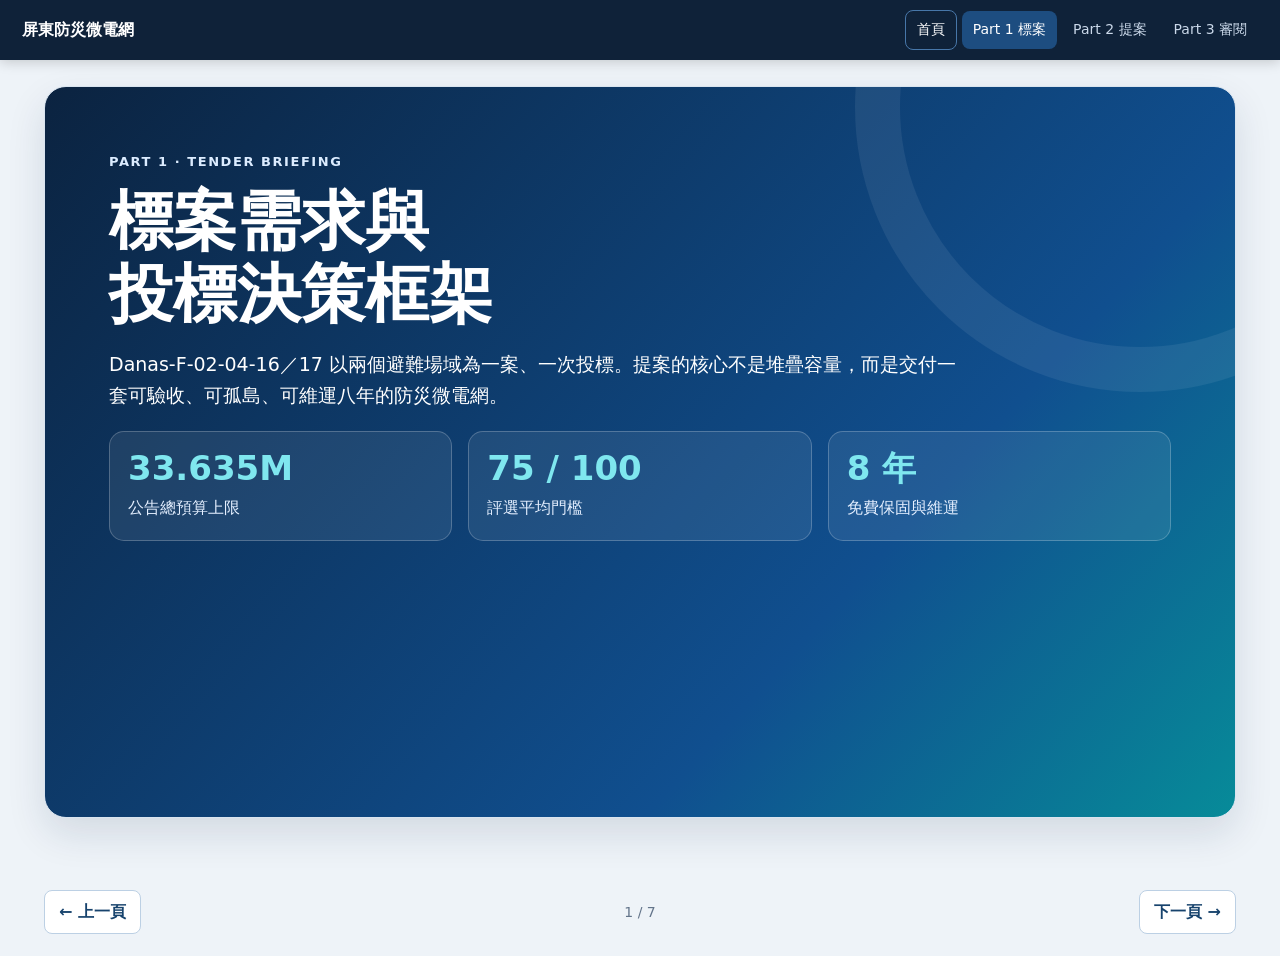
==== part1.html @ b6c36f89 "新增多部分投標簡報與需求審閱" ====
<!doctype html><html lang="zh-Hant"><head><meta charset="utf-8"><meta name="viewport" content="width=device-width,initial-scale=1"><title>Part 1｜標案需求</title><link rel="stylesheet" href="assets/deck.css"></head><body>
<header class="topbar"><a class="brand" href="index.html">屏東防災微電網</a><nav class="nav" aria-label="簡報章節"><a class="home" href="index.html">首頁</a><a class="active" href="part1.html">Part 1 標案</a><a href="part2.html">Part 2 提案</a><a href="part3.html">Part 3 審閱</a></nav></header><main class="deck">
<section class="slide dark"><div class="eyebrow">Part 1 · tender briefing</div><h1>標案需求與<br>投標決策框架</h1><p class="lead">Danas-F-02-04-16／17 以兩個避難場域為一案、一次投標。提案的核心不是堆疊容量，而是交付一套可驗收、可孤島、可維運八年的防災微電網。</p><div class="grid3"><div class="tile"><div class="metric">33.635M</div><p>公告總預算上限</p></div><div class="tile"><div class="metric">75 / 100</div><p>評選平均門檻</p></div><div class="tile"><div class="metric">8 年</div><p>免費保固與維運</p></div></div></section>
<section class="slide"><div class="eyebrow">01 · project at a glance</div><h2>兩場址、同一履約責任</h2><table class="risk-table"><thead><tr><th>場址</th><th>最低設備基線</th><th>避難功能／施工介面</th></tr></thead><tbody><tr><td><b>滿州國中教學大樓</b><br>Danas-F-02-04-16</td><td>PV ≥65.34 kWp<br>ESS 50 kW／100 kWh<br>DG ≥80 kW</td><td>文化路 32 號；整合既有 PV 與既有不可控 DG，屋頂、電氣室與配電介面均須現勘。</td></tr><tr><td><b>三地門體育館暨多功能活動中心</b><br>Danas-F-02-04-17</td><td>PV ≥21.66 kWp<br>ESS 250 kW／500 kWh<br>DG ≥20 kW<br>熱泵：供熱 43 kW、製冷 38 kW（2 台）</td><td>行政街 11 號；偏遠避難公共設施，施工物流、消防安全與關鍵負載連續供電是關鍵。</td></tr></tbody></table></section>
<section class="slide"><div class="eyebrow">02 · evaluation</div><h2>評選的得分重心</h2><div class="grid2"><div><div class="barrow"><span>理解／可行性</span><div class="bar"><i style="width:100%"></i></div><b>40</b></div><div class="barrow"><span>報價合理性</span><div class="bar"><i style="width:50%"></i></div><b>20</b></div><div class="barrow"><span>團隊與業績</span><div class="bar"><i style="width:37.5%"></i></div><b>15</b></div><div class="barrow"><span>進度與資源</span><div class="bar"><i style="width:37.5%"></i></div><b>15</b></div><div class="barrow"><span>簡報問答</span><div class="bar"><i style="width:25%"></i></div><b>10</b></div></div><div class="tile"><h3>投標文件硬條件</h3><ul class="list"><li>服務建議書 12 份，中文、正文 100 頁內（附件不計）。</li><li>簡報 10 分鐘、問答 10 分鐘；不能補充或改變投標內容。</li><li>需附近 3 年類似實績、逐項建置計畫書範本、標單與成本分析。</li><li>一次投標、不得聯合投標或替代方案。</li></ul></div></div></section>
<section class="slide"><div class="eyebrow">03 · operating design</div><h2>必須驗證的孤島運轉邏輯</h2><div class="diagram"><svg viewBox="0 0 1000 260" role="img" aria-label="防災微電網控制架構"><defs><marker id="arr" markerWidth="8" markerHeight="8" refX="6" refY="3" orient="auto"><path d="M0,0 L0,6 L7,3z" fill="#a5dfff"/></marker></defs><g fill="#173f72" stroke="#a5dfff" stroke-width="2"><rect x="30" y="70" width="150" height="55" rx="9"/><rect x="225" y="70" width="150" height="55" rx="9"/><rect x="420" y="48" width="160" height="99" rx="9" fill="#0c7c8d"/><rect x="625" y="70" width="150" height="55" rx="9"/><rect x="820" y="70" width="150" height="55" rx="9"/></g><g fill="#fff" text-anchor="middle" font-size="17"><text x="105" y="104">PV</text><text x="300" y="104">ESS＋PCS</text><text x="500" y="88">EMS</text><text x="500" y="112" font-size="13">ATS／CB／預測／資安</text><text x="700" y="104">DG</text><text x="895" y="104">關鍵負載</text></g><g stroke="#a5dfff" stroke-width="3" marker-end="url(#arr)"><path d="M180 98H220"/><path d="M375 98H415"/><path d="M585 98H620"/><path d="M775 98H815"/></g><text x="500" y="205" fill="#d9efff" text-anchor="middle" font-size="16">停電 → 自動切離台電 → PCS 建壓 → PV／ESS 優先 → SOC 低或異常時 DG 接手</text><text x="500" y="232" fill="#7fcbff" text-anchor="middle" font-size="14">驗收不只看設備通電：必須證明切換、保護協調、復電與 ≥72 小時關鍵負載情境。</text></svg></div></section>
<section class="slide"><div class="eyebrow">04 · technical & acceptance</div><h2>技術、消防與驗收基線</h2><div class="grid3"><div class="tile"><h3>EMS／通訊</h3><p>ATS、CB、PCS、ESS、DG、既有 PV 的監控與控制；1–10 分鐘資料收集；Modbus／DNP3／IEC 61850／TCP/IP 可互通，支援 DNP3 over TCP/IP。</p></div><div class="tile"><h3>ESS／安全</h3><p>鋰電＋BMS、IP54 戶外金屬箱、可抽換模組、多層防熱失控與防延燒、產品意外險 ≥1,000 萬、UPS ≥30 分鐘、實體線路傳輸。</p></div><div class="tile"><h3>現勘／驗收</h3><p>火災風險評估、消防設計、結構簽證、防水防火；完成報告後 7 日內交 4 套紙本與 4 套 AutoCAD／PDF 竣工資料。</p></div></div></section>
<section class="slide"><div class="eyebrow">05 · service responsibility</div><h2>八年責任應反映在成本與團隊</h2><div class="timeline"><div class="step"><b>24 小時窗口</b><span>全年受理與通報</span></div><div class="step"><b>36 小時到場</b><span>故障後進場檢修</span></div><div class="step"><b>72 小時修復</b><span>修復後 2 週內原因分析</span></div><div class="step"><b>季度／年度任務</b><span>季保養、災前後巡檢、年度演練與訓練</span></div></div><div class="goodbox" style="margin-top:34px"><b>付款與保證：</b>20% 簽約、40% 累計支出達 50% 並符合里程碑、40% 驗收／移交；履約保證金 10%，保固保證金 10%。通訊費、免費升級與 bug 修復都應在 8 年成本模型內。</div></section>
<section class="slide"><div class="eyebrow">06 · bid risks</div><h2>投標前必須鎖定的風險</h2><div class="grid2"><div class="tile"><h3>禁止事項</h3><ul class="list"><li>設備與資通訊產品不得為中國大陸製造、品牌或供應。</li><li>專案機密、個資與未公開資料不得直接輸入生成式 AI；AI 產出交付物須經機關同意並揭露。</li><li>材料原產地與進口品報關文件須可追溯。</li></ul></div><div class="tile"><h3>投標者的證明責任</h3><ul class="list"><li>不能只寫「可供 72 小時」：需附關鍵負載、SOC、PV、DG 油耗與情境表。</li><li>不能只寫「系統可整合」：需附既有 PV／DG、ATS／CB 的單線圖與責任界面。</li><li>不能只以總價壓低：需揭露 8 年維運、保險、備品、訓練、通訊與演練的成本來源。</li></ul></div></div><p class="source">資料來源：採購需求說明書、評選方案、投標須知、建置計畫書範本、財物採購契約及特別聲明。Part 3 另針對本次計畫書與簡報做符合性審閱。</p></section>
</main><div class="footer-controls"><button class="control" data-prev>← 上一頁</button><span class="counter" data-counter></span><button class="control" data-next>下一頁 →</button></div><script src="assets/deck.js"></script></body></html>
---- assets/deck.css ----
:root{--navy:#0b2340;--blue:#1268d5;--cyan:#12a8ba;--sky:#eaf5ff;--ink:#17283d;--muted:#63748a;--line:#d9e4ef;--bg:#eef3f8;--white:#fff;--good:#008c65;--warn:#c86c14;--bad:#c0362c;--shadow:0 16px 38px rgba(16,41,76,.12)}
*{box-sizing:border-box}html{background:var(--bg)}body{margin:0;background:var(--bg);color:var(--ink);font:16px/1.65 "Noto Sans TC","Microsoft JhengHei",system-ui,sans-serif}a{color:inherit;text-decoration:none}.topbar{height:60px;background:rgba(8,27,51,.97);color:#fff;display:flex;align-items:center;gap:20px;padding:0 max(22px,calc((100vw - 1240px)/2));position:sticky;top:0;z-index:10;box-shadow:0 2px 12px rgba(0,0,0,.18)}.brand{font-weight:800;white-space:nowrap}.nav{display:flex;gap:5px;margin-left:auto;align-items:center}.nav a{font-size:14px;padding:7px 11px;border-radius:8px;color:#cbd9ea}.nav a:hover,.nav a.active{background:#1d4d80;color:#fff}.nav .home{color:#fff;border:1px solid #4777a9}.home-main{min-height:calc(100vh - 60px);padding:70px 24px}.wrap{max-width:1160px;margin:auto}.hero{background:linear-gradient(120deg,#0b2340,#1268d5 62%,#0b96a5);border-radius:24px;color:#fff;padding:50px;box-shadow:var(--shadow);position:relative;overflow:hidden}.hero:after{content:"";width:470px;height:470px;border:42px solid rgba(255,255,255,.08);border-radius:50%;position:absolute;right:-170px;top:-255px}.hero>*{position:relative;z-index:1}.kicker{font-size:13px;letter-spacing:.15em;text-transform:uppercase;opacity:.82}.hero h1{font-size:clamp(34px,5vw,58px);line-height:1.13;margin:12px 0}.hero p{max-width:760px;font-size:18px;color:#e7f0ff}.part-grid{display:grid;grid-template-columns:repeat(3,1fr);gap:16px;margin-top:22px}.part-card{background:#fff;border:1px solid var(--line);border-radius:18px;padding:24px;min-height:255px;box-shadow:var(--shadow);display:flex;flex-direction:column;transition:.18s transform}.part-card:hover{transform:translateY(-5px)}.part-no{font-weight:800;color:var(--blue);letter-spacing:.1em}.part-card h2{font-size:23px;line-height:1.25;margin:12px 0}.part-card p{color:var(--muted);margin:0 0 20px}.go{margin-top:auto;color:var(--blue);font-weight:800}.deck{max-width:1240px;margin:auto;padding:26px 24px 72px}.slide{background:var(--white);border:1px solid var(--line);border-radius:22px;box-shadow:var(--shadow);min-height:calc(100vh - 168px);padding:clamp(30px,5vw,70px);position:relative;overflow:hidden}.slide[hidden]{display:none}.slide.dark{background:linear-gradient(132deg,#0b2340,#104f8f 68%,#078b99);color:#fff}.slide.dark .muted,.slide.dark .eyebrow{color:#dcecff}.slide.dark:after{content:"";position:absolute;width:480px;height:480px;border:45px solid rgba(255,255,255,.07);border-radius:50%;right:-190px;top:-265px}.slide>*{position:relative;z-index:1}.eyebrow{color:var(--blue);font-size:13px;font-weight:800;letter-spacing:.12em;text-transform:uppercase}.slide h1{font-size:clamp(34px,5.2vw,64px);line-height:1.13;margin:13px 0 19px;max-width:880px}.slide h2{font-size:clamp(26px,3vw,40px);line-height:1.2;margin:10px 0 22px}.lead{font-size:19px;max-width:860px}.muted{color:var(--muted)}.grid2{display:grid;grid-template-columns:repeat(2,minmax(0,1fr));gap:18px}.grid3{display:grid;grid-template-columns:repeat(3,minmax(0,1fr));gap:16px}.tile{border:1px solid var(--line);border-radius:15px;padding:18px;background:#fbfdff}.dark .tile{border-color:rgba(255,255,255,.22);background:rgba(255,255,255,.08)}.tile h3{font-size:18px;margin:0 0 8px}.tile p,.tile ul{margin:0;color:var(--muted)}.dark .tile p,.dark .tile ul{color:#e4efff}.metric{font-size:34px;line-height:1.1;font-weight:850;color:var(--blue);margin-bottom:8px}.dark .metric{color:#7fe7ef}.pill{display:inline-block;border-radius:99px;padding:4px 10px;font-size:13px;font-weight:800}.pill.good{background:#e6f7ef;color:var(--good)}.pill.warn{background:#fff2dd;color:#a6560d}.pill.bad{background:#fde8e7;color:var(--bad)}.pill.info{background:#e6f1ff;color:#0756b7}.list{padding:0;margin:0;list-style:none}.list li{padding:9px 0 9px 23px;position:relative;border-bottom:1px solid var(--line)}.list li:last-child{border:0}.list li:before{content:"";position:absolute;left:1px;top:17px;width:9px;height:9px;border-radius:50%;background:var(--cyan)}.risk-table{width:100%;border-collapse:collapse;font-size:15px}.risk-table th,.risk-table td{padding:11px 12px;border-bottom:1px solid var(--line);text-align:left;vertical-align:top}.risk-table th{color:#33516f;background:#eef5fc}.risk-table tr:last-child td{border-bottom:0}.diagram{border-radius:18px;padding:16px;background:#0b2340;overflow:auto}.diagram svg{width:100%;min-width:760px;height:270px;display:block}.diagram text{font-family:"Microsoft JhengHei",sans-serif}.timeline{display:grid;grid-template-columns:repeat(4,1fr);gap:0;margin-top:25px}.step{border-top:4px solid var(--blue);padding:15px 14px 0;position:relative}.step:before{content:"";position:absolute;left:12px;top:-10px;width:13px;height:13px;background:var(--blue);border:3px solid #fff;border-radius:50%}.step b{display:block}.step span{font-size:14px;color:var(--muted)}.barrow{display:grid;grid-template-columns:155px 1fr 65px;gap:11px;align-items:center;margin:13px 0}.bar{background:#e8eff7;height:14px;border-radius:99px;overflow:hidden}.bar i{height:100%;display:block;background:linear-gradient(90deg,var(--blue),var(--cyan));border-radius:99px}.footer-controls{max-width:1240px;margin:0 auto 22px;padding:0 24px;display:flex;align-items:center;justify-content:space-between;gap:12px}.control{border:1px solid #bcd0e4;background:#fff;color:#17436d;padding:8px 14px;border-radius:8px;font:inherit;font-weight:700;cursor:pointer}.control:hover{background:#eaf4ff}.counter{font-size:14px;color:var(--muted)}.source{font-size:13px;color:var(--muted);margin-top:22px}.action{display:inline-block;background:#fff;color:#0a519f;padding:10px 15px;border-radius:9px;font-weight:800;margin-top:20px}.warnbox{border-left:5px solid var(--warn);background:#fff8ee;padding:14px 16px;border-radius:9px}.badbox{border-left:5px solid var(--bad);background:#fff1f0;padding:14px 16px;border-radius:9px}.goodbox{border-left:5px solid var(--good);background:#effaf5;padding:14px 16px;border-radius:9px}
@media(max-width:780px){.topbar{gap:8px;padding:0 13px}.brand{font-size:13px}.nav{gap:2px}.nav a{padding:6px;font-size:12px}.home-main{padding:30px 16px}.hero{padding:32px 25px}.part-grid,.grid2,.grid3{grid-template-columns:1fr}.deck{padding:14px 12px 40px}.slide{min-height:calc(100vh - 144px);padding:28px 22px}.timeline{grid-template-columns:1fr 1fr;gap:16px}.barrow{grid-template-columns:100px 1fr 42px;font-size:13px}.risk-table{font-size:13px}.risk-table th,.risk-table td{padding:8px}.footer-controls{padding:0 12px}.diagram svg{min-width:620px}.hero h1{font-size:36px}}
@media print{.topbar,.footer-controls{display:none}.deck{padding:0}.slide,.slide[hidden]{display:block!important;box-shadow:none;min-height:auto;page-break-after:always;margin:0 0 12px}.slide.dark{color:#fff}}
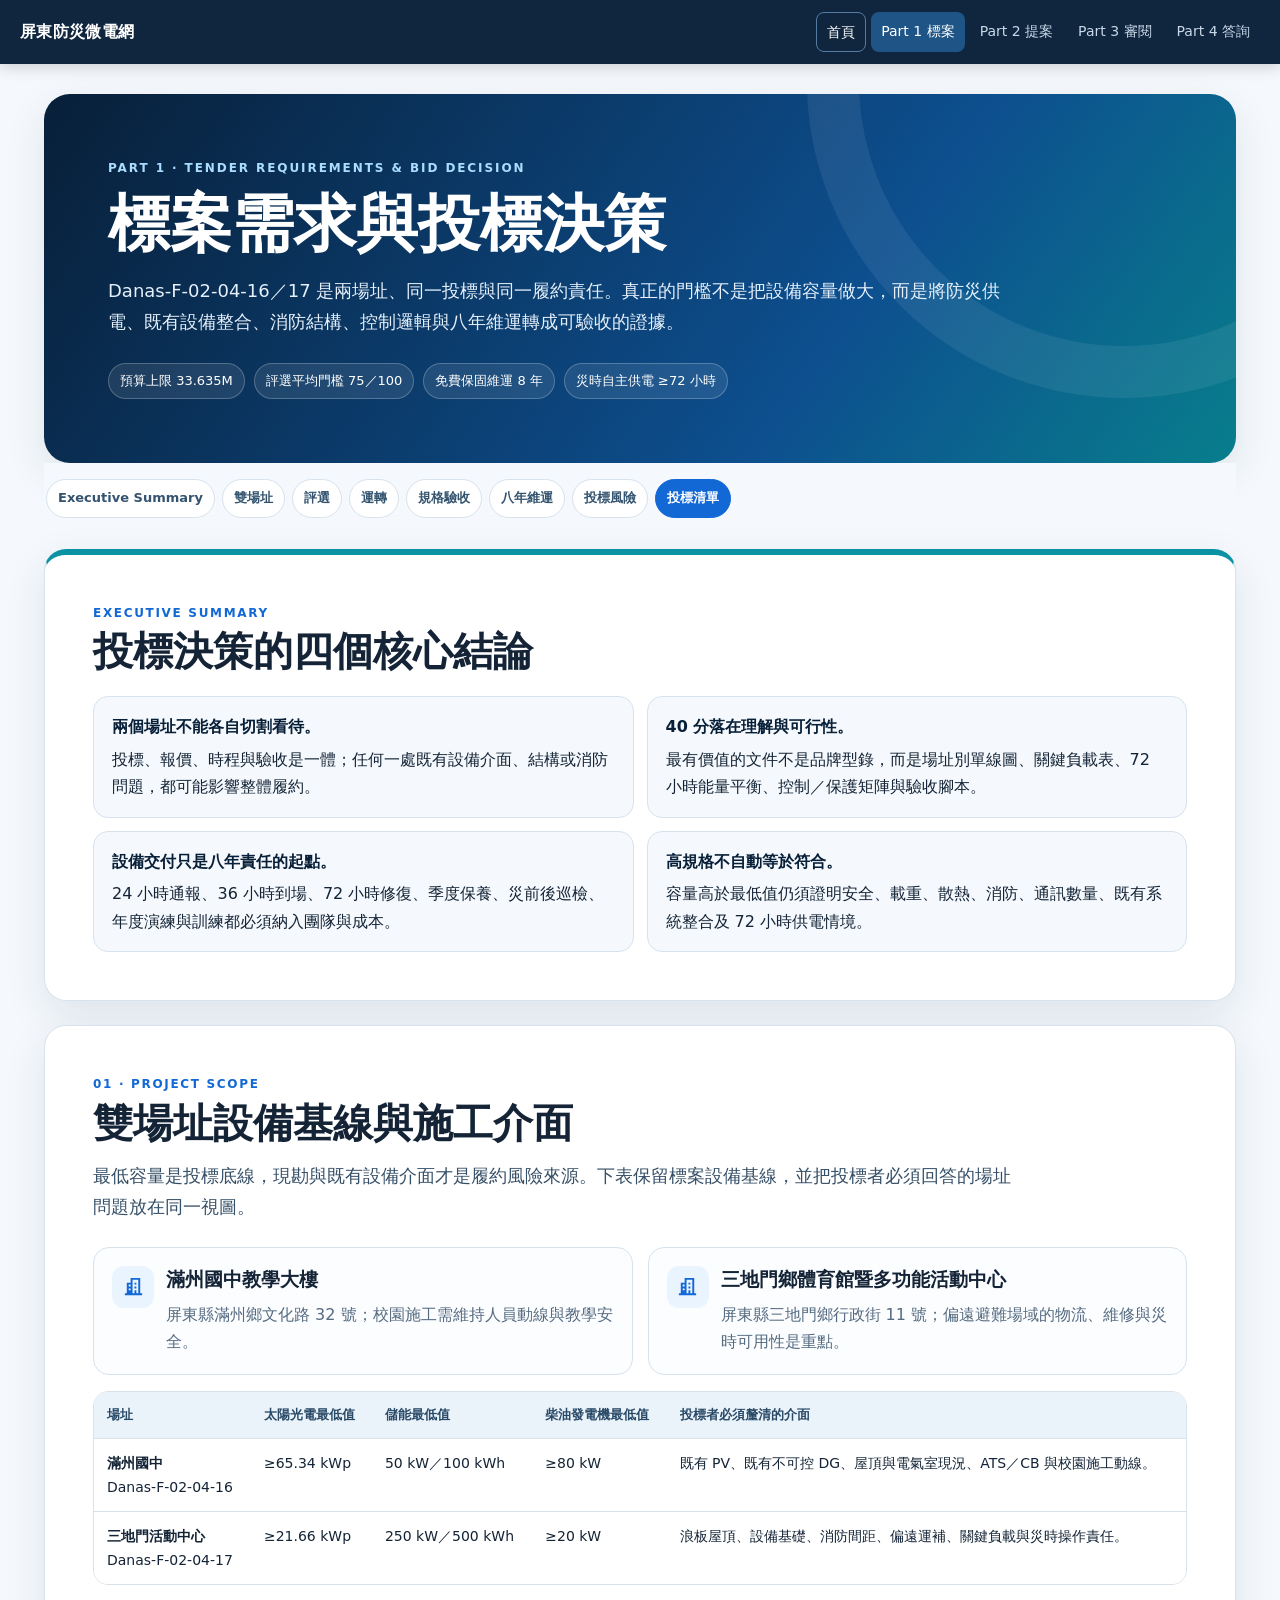
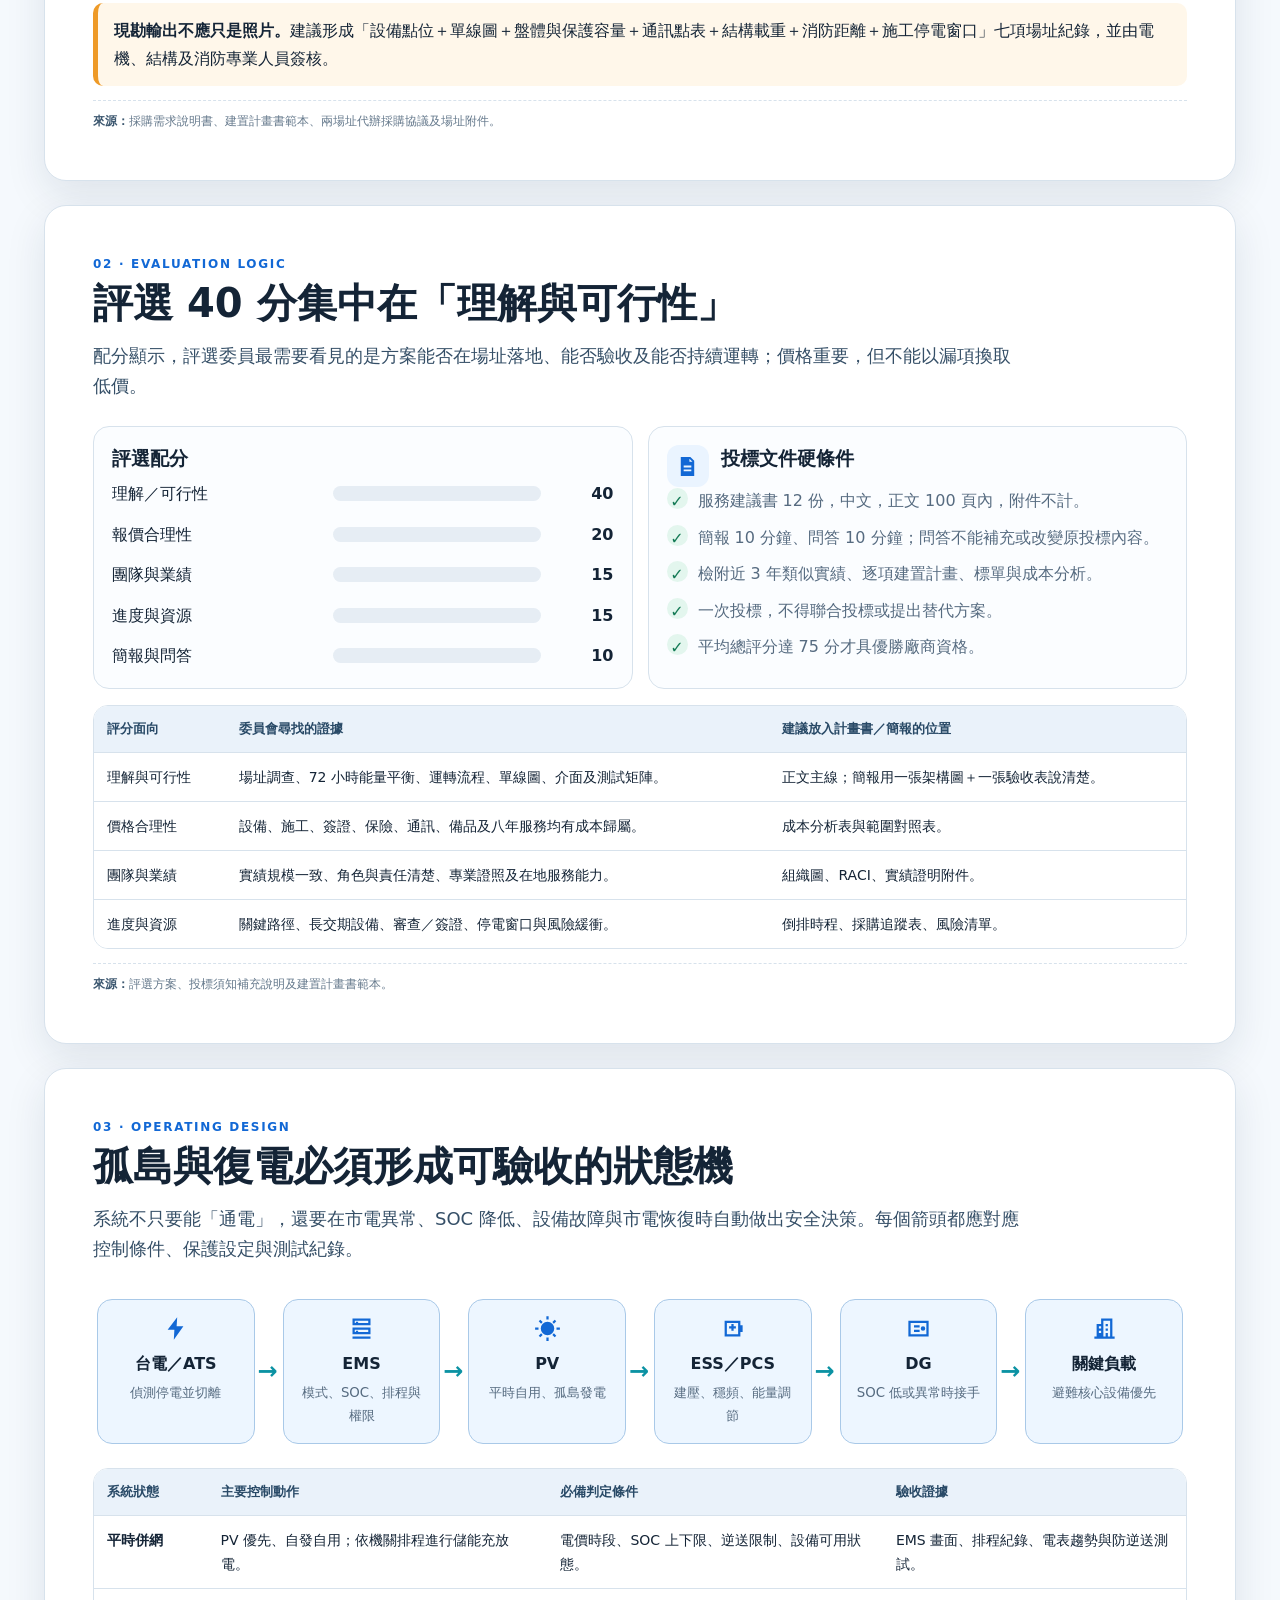
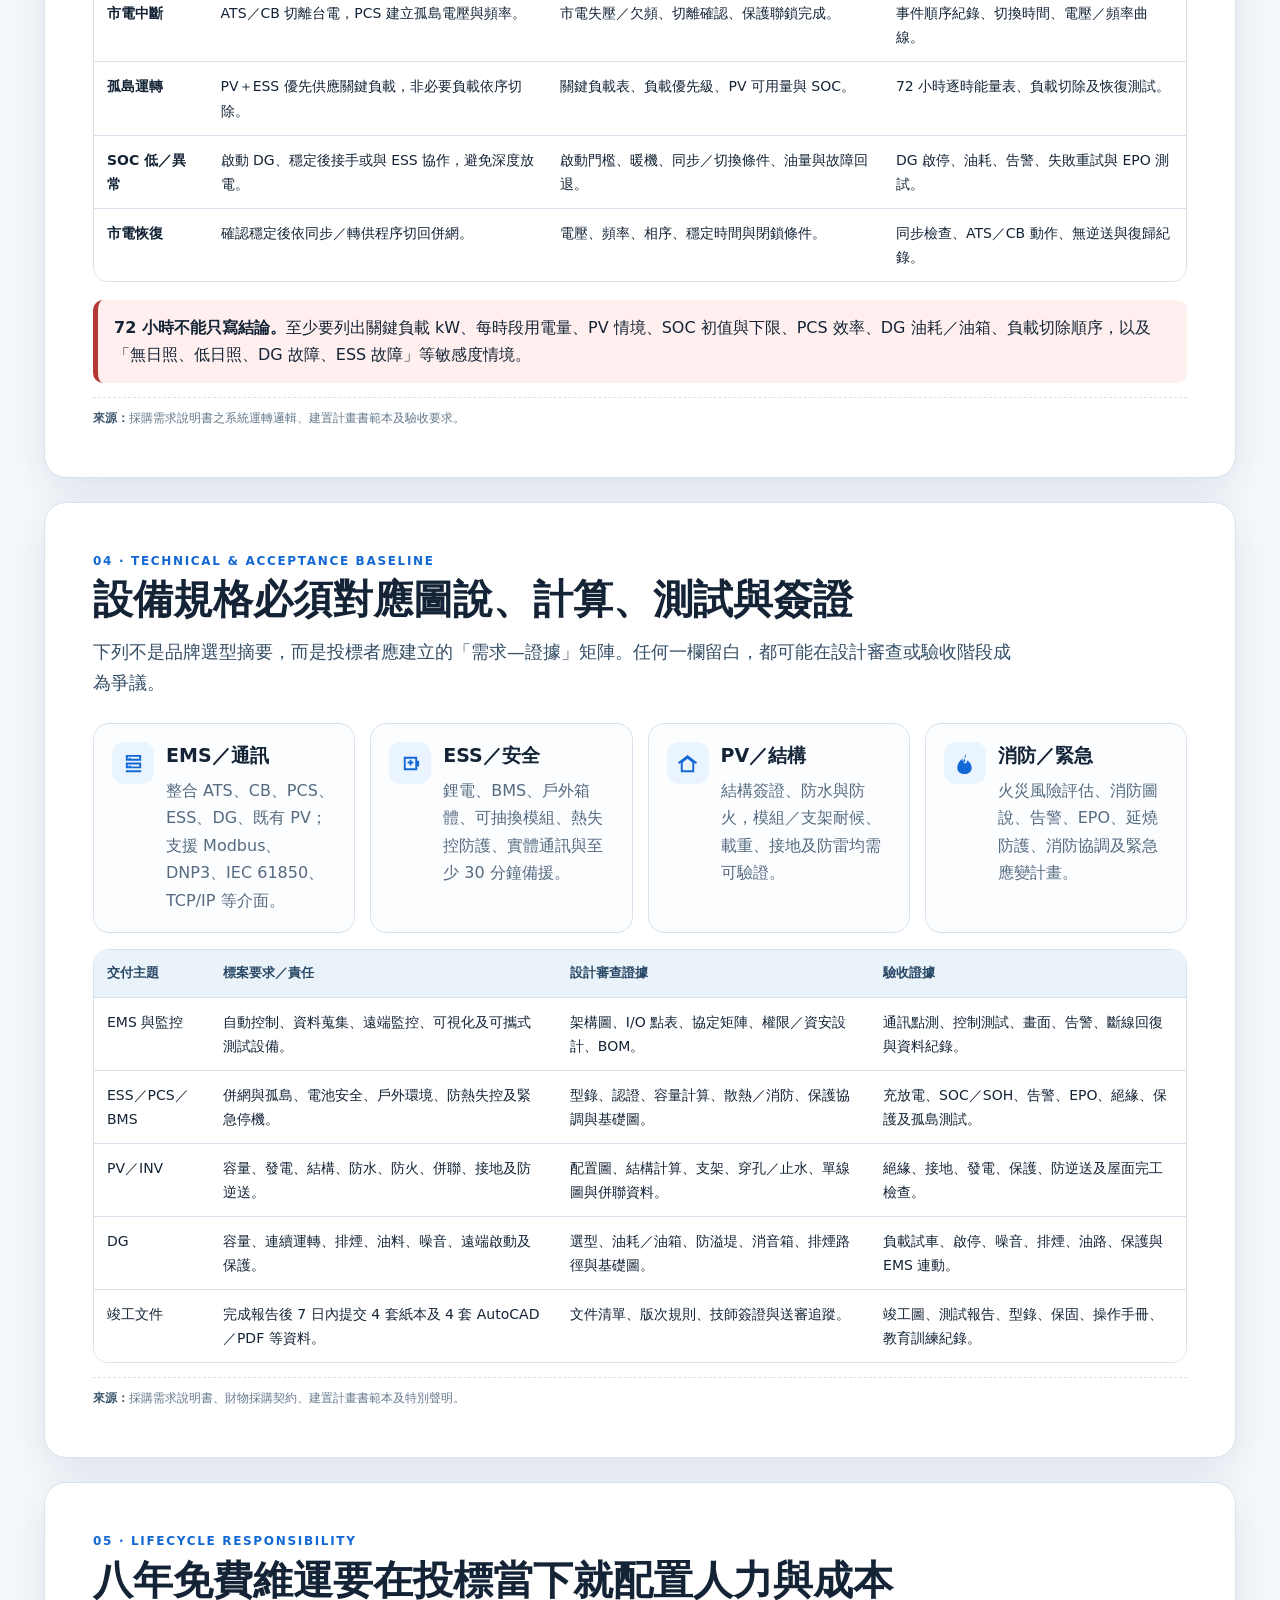
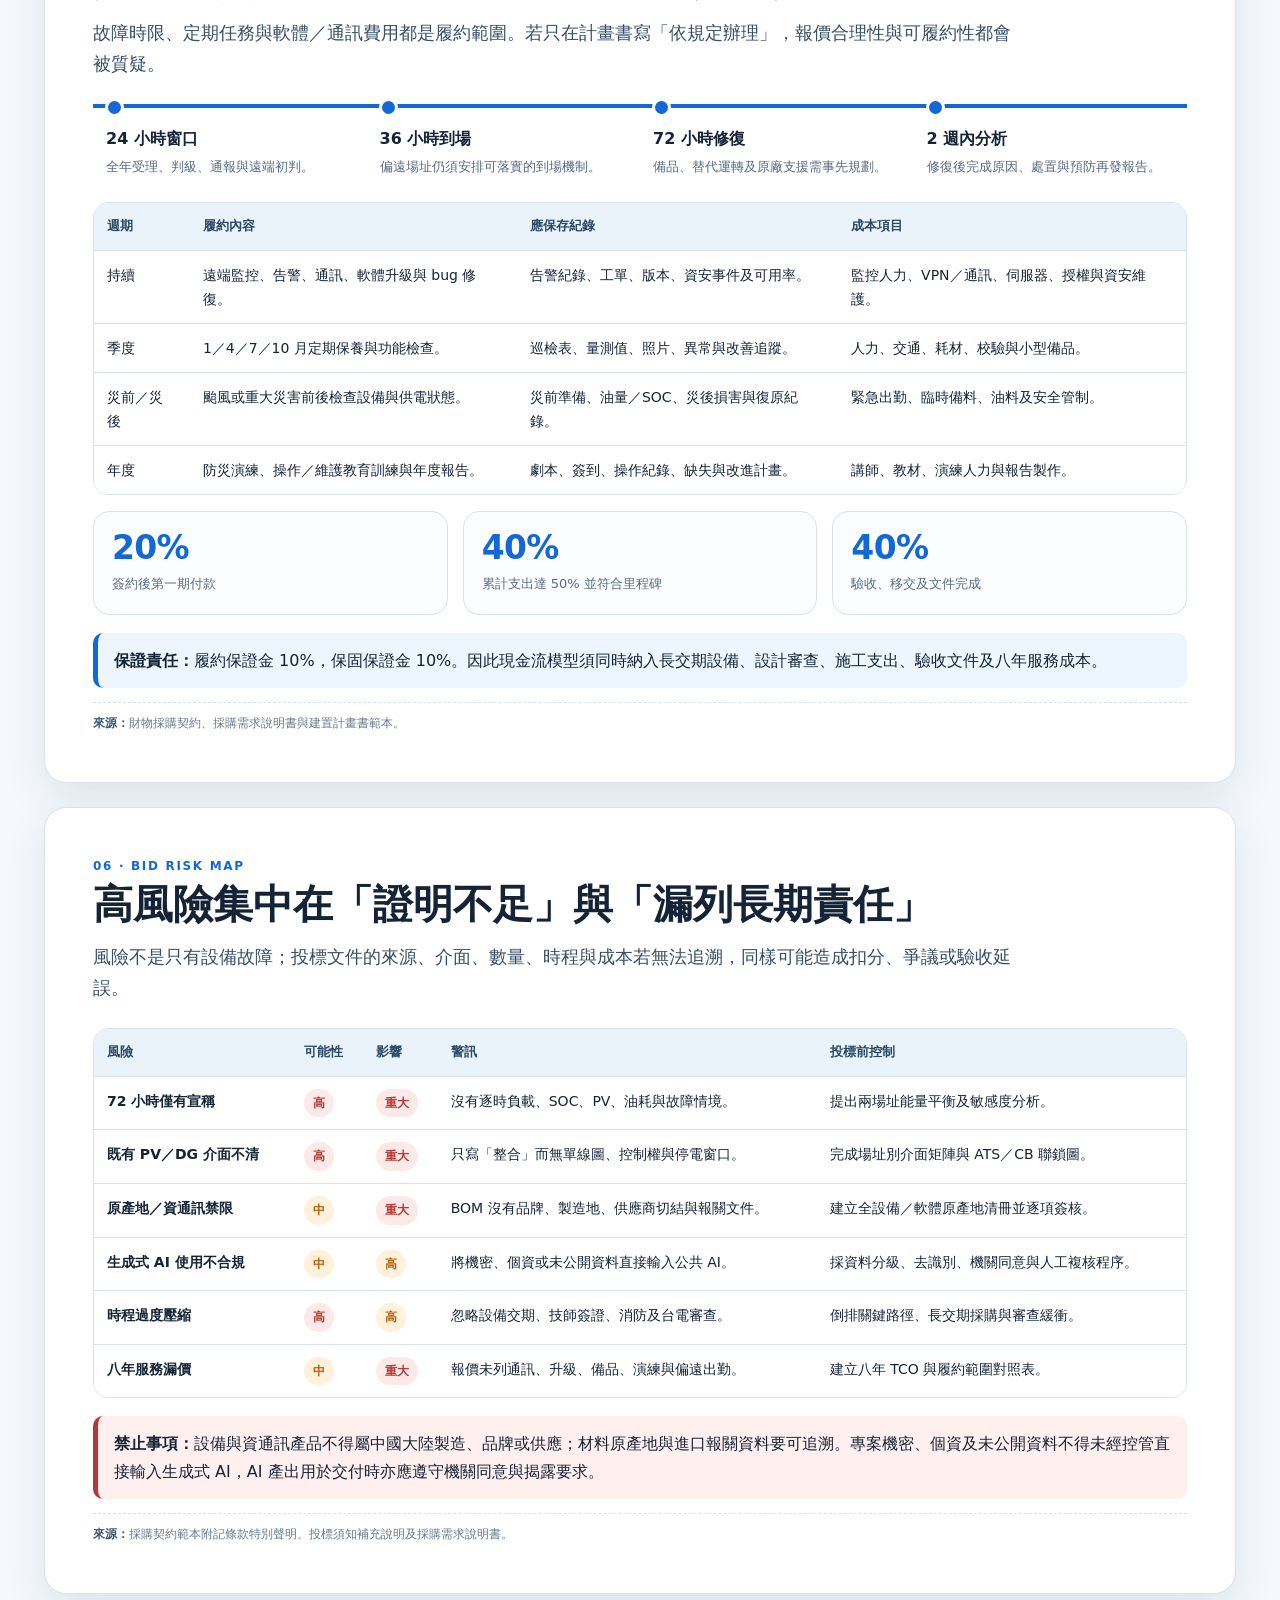
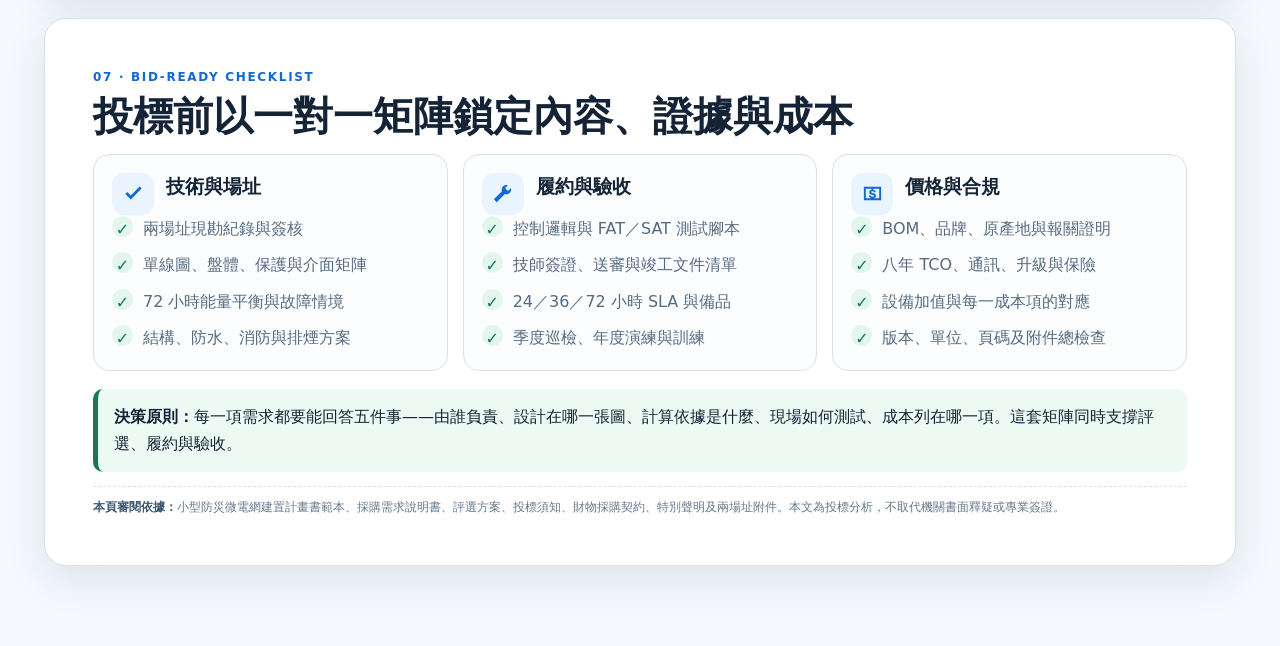
==== commit 307f17a5: "將各 Part 改為單頁分析報告" ====
--- a/part1.html
+++ b/part1.html
@@ -1,10 +1,169 @@
-<!doctype html><html lang="zh-Hant"><head><meta charset="utf-8"><meta name="viewport" content="width=device-width,initial-scale=1"><title>Part 1｜標案需求</title><link rel="stylesheet" href="assets/deck.css"></head><body>
-<header class="topbar"><a class="brand" href="index.html">屏東防災微電網</a><nav class="nav" aria-label="簡報章節"><a class="home" href="index.html">首頁</a><a class="active" href="part1.html">Part 1 標案</a><a href="part2.html">Part 2 提案</a><a href="part3.html">Part 3 審閱</a></nav></header><main class="deck">
-<section class="slide dark"><div class="eyebrow">Part 1 · tender briefing</div><h1>標案需求與<br>投標決策框架</h1><p class="lead">Danas-F-02-04-16／17 以兩個避難場域為一案、一次投標。提案的核心不是堆疊容量，而是交付一套可驗收、可孤島、可維運八年的防災微電網。</p><div class="grid3"><div class="tile"><div class="metric">33.635M</div><p>公告總預算上限</p></div><div class="tile"><div class="metric">75 / 100</div><p>評選平均門檻</p></div><div class="tile"><div class="metric">8 年</div><p>免費保固與維運</p></div></div></section>
-<section class="slide"><div class="eyebrow">01 · project at a glance</div><h2>兩場址、同一履約責任</h2><table class="risk-table"><thead><tr><th>場址</th><th>最低設備基線</th><th>避難功能／施工介面</th></tr></thead><tbody><tr><td><b>滿州國中教學大樓</b><br>Danas-F-02-04-16</td><td>PV ≥65.34 kWp<br>ESS 50 kW／100 kWh<br>DG ≥80 kW</td><td>文化路 32 號；整合既有 PV 與既有不可控 DG，屋頂、電氣室與配電介面均須現勘。</td></tr><tr><td><b>三地門體育館暨多功能活動中心</b><br>Danas-F-02-04-17</td><td>PV ≥21.66 kWp<br>ESS 250 kW／500 kWh<br>DG ≥20 kW<br>熱泵：供熱 43 kW、製冷 38 kW（2 台）</td><td>行政街 11 號；偏遠避難公共設施，施工物流、消防安全與關鍵負載連續供電是關鍵。</td></tr></tbody></table></section>
-<section class="slide"><div class="eyebrow">02 · evaluation</div><h2>評選的得分重心</h2><div class="grid2"><div><div class="barrow"><span>理解／可行性</span><div class="bar"><i style="width:100%"></i></div><b>40</b></div><div class="barrow"><span>報價合理性</span><div class="bar"><i style="width:50%"></i></div><b>20</b></div><div class="barrow"><span>團隊與業績</span><div class="bar"><i style="width:37.5%"></i></div><b>15</b></div><div class="barrow"><span>進度與資源</span><div class="bar"><i style="width:37.5%"></i></div><b>15</b></div><div class="barrow"><span>簡報問答</span><div class="bar"><i style="width:25%"></i></div><b>10</b></div></div><div class="tile"><h3>投標文件硬條件</h3><ul class="list"><li>服務建議書 12 份，中文、正文 100 頁內（附件不計）。</li><li>簡報 10 分鐘、問答 10 分鐘；不能補充或改變投標內容。</li><li>需附近 3 年類似實績、逐項建置計畫書範本、標單與成本分析。</li><li>一次投標、不得聯合投標或替代方案。</li></ul></div></div></section>
-<section class="slide"><div class="eyebrow">03 · operating design</div><h2>必須驗證的孤島運轉邏輯</h2><div class="diagram"><svg viewBox="0 0 1000 260" role="img" aria-label="防災微電網控制架構"><defs><marker id="arr" markerWidth="8" markerHeight="8" refX="6" refY="3" orient="auto"><path d="M0,0 L0,6 L7,3z" fill="#a5dfff"/></marker></defs><g fill="#173f72" stroke="#a5dfff" stroke-width="2"><rect x="30" y="70" width="150" height="55" rx="9"/><rect x="225" y="70" width="150" height="55" rx="9"/><rect x="420" y="48" width="160" height="99" rx="9" fill="#0c7c8d"/><rect x="625" y="70" width="150" height="55" rx="9"/><rect x="820" y="70" width="150" height="55" rx="9"/></g><g fill="#fff" text-anchor="middle" font-size="17"><text x="105" y="104">PV</text><text x="300" y="104">ESS＋PCS</text><text x="500" y="88">EMS</text><text x="500" y="112" font-size="13">ATS／CB／預測／資安</text><text x="700" y="104">DG</text><text x="895" y="104">關鍵負載</text></g><g stroke="#a5dfff" stroke-width="3" marker-end="url(#arr)"><path d="M180 98H220"/><path d="M375 98H415"/><path d="M585 98H620"/><path d="M775 98H815"/></g><text x="500" y="205" fill="#d9efff" text-anchor="middle" font-size="16">停電 → 自動切離台電 → PCS 建壓 → PV／ESS 優先 → SOC 低或異常時 DG 接手</text><text x="500" y="232" fill="#7fcbff" text-anchor="middle" font-size="14">驗收不只看設備通電：必須證明切換、保護協調、復電與 ≥72 小時關鍵負載情境。</text></svg></div></section>
-<section class="slide"><div class="eyebrow">04 · technical & acceptance</div><h2>技術、消防與驗收基線</h2><div class="grid3"><div class="tile"><h3>EMS／通訊</h3><p>ATS、CB、PCS、ESS、DG、既有 PV 的監控與控制；1–10 分鐘資料收集；Modbus／DNP3／IEC 61850／TCP/IP 可互通，支援 DNP3 over TCP/IP。</p></div><div class="tile"><h3>ESS／安全</h3><p>鋰電＋BMS、IP54 戶外金屬箱、可抽換模組、多層防熱失控與防延燒、產品意外險 ≥1,000 萬、UPS ≥30 分鐘、實體線路傳輸。</p></div><div class="tile"><h3>現勘／驗收</h3><p>火災風險評估、消防設計、結構簽證、防水防火；完成報告後 7 日內交 4 套紙本與 4 套 AutoCAD／PDF 竣工資料。</p></div></div></section>
-<section class="slide"><div class="eyebrow">05 · service responsibility</div><h2>八年責任應反映在成本與團隊</h2><div class="timeline"><div class="step"><b>24 小時窗口</b><span>全年受理與通報</span></div><div class="step"><b>36 小時到場</b><span>故障後進場檢修</span></div><div class="step"><b>72 小時修復</b><span>修復後 2 週內原因分析</span></div><div class="step"><b>季度／年度任務</b><span>季保養、災前後巡檢、年度演練與訓練</span></div></div><div class="goodbox" style="margin-top:34px"><b>付款與保證：</b>20% 簽約、40% 累計支出達 50% 並符合里程碑、40% 驗收／移交；履約保證金 10%，保固保證金 10%。通訊費、免費升級與 bug 修復都應在 8 年成本模型內。</div></section>
-<section class="slide"><div class="eyebrow">06 · bid risks</div><h2>投標前必須鎖定的風險</h2><div class="grid2"><div class="tile"><h3>禁止事項</h3><ul class="list"><li>設備與資通訊產品不得為中國大陸製造、品牌或供應。</li><li>專案機密、個資與未公開資料不得直接輸入生成式 AI；AI 產出交付物須經機關同意並揭露。</li><li>材料原產地與進口品報關文件須可追溯。</li></ul></div><div class="tile"><h3>投標者的證明責任</h3><ul class="list"><li>不能只寫「可供 72 小時」：需附關鍵負載、SOC、PV、DG 油耗與情境表。</li><li>不能只寫「系統可整合」：需附既有 PV／DG、ATS／CB 的單線圖與責任界面。</li><li>不能只以總價壓低：需揭露 8 年維運、保險、備品、訓練、通訊與演練的成本來源。</li></ul></div></div><p class="source">資料來源：採購需求說明書、評選方案、投標須知、建置計畫書範本、財物採購契約及特別聲明。Part 3 另針對本次計畫書與簡報做符合性審閱。</p></section>
-</main><div class="footer-controls"><button class="control" data-prev>← 上一頁</button><span class="counter" data-counter></span><button class="control" data-next>下一頁 →</button></div><script src="assets/deck.js"></script></body></html>
+<!doctype html>
+<html lang="zh-Hant">
+<head>
+  <meta charset="utf-8">
+  <meta name="viewport" content="width=device-width,initial-scale=1">
+  <meta name="description" content="屏東縣滿州國中與三地門活動中心小型防災微電網標案需求與投標決策單頁分析。">
+  <title>Part 1｜標案需求與投標決策</title>
+  <link rel="stylesheet" href="assets/report.css">
+</head>
+<body>
+  <header class="topbar">
+    <a class="brand" href="index.html">屏東防災微電網</a>
+    <nav class="nav" aria-label="主要導覽"><a class="home" href="index.html">首頁</a><a class="active" href="part1.html">Part 1 標案</a><a href="part2.html">Part 2 提案</a><a href="part3.html">Part 3 審閱</a><a href="part4.html">Part 4 答詢</a></nav>
+  </header>
+  <main class="report">
+    <section class="hero">
+      <div class="eyebrow">Part 1 · tender requirements & bid decision</div>
+      <h1>標案需求與投標決策</h1>
+      <p class="lead">Danas-F-02-04-16／17 是兩場址、同一投標與同一履約責任。真正的門檻不是把設備容量做大，而是將防災供電、既有設備整合、消防結構、控制邏輯與八年維運轉成可驗收的證據。</p>
+      <div class="meta-row"><span class="meta">預算上限 33.635M</span><span class="meta">評選平均門檻 75／100</span><span class="meta">免費保固維運 8 年</span><span class="meta">災時自主供電 ≥72 小時</span></div>
+    </section>
+    <nav class="local-toc" aria-label="頁內目錄"><a href="#summary">Executive Summary</a><a href="#sites">雙場址</a><a href="#evaluation">評選</a><a href="#operation">運轉</a><a href="#acceptance">規格驗收</a><a href="#service">八年維運</a><a href="#risk">投標風險</a><a href="#actions">投標清單</a></nav>
+
+    <section id="summary" class="report-section executive">
+      <div class="section-kicker">Executive Summary</div><h2>投標決策的四個核心結論</h2>
+      <div class="summary-list">
+        <div class="summary-item"><b>兩個場址不能各自切割看待。</b>投標、報價、時程與驗收是一體；任何一處既有設備介面、結構或消防問題，都可能影響整體履約。</div>
+        <div class="summary-item"><b>40 分落在理解與可行性。</b>最有價值的文件不是品牌型錄，而是場址別單線圖、關鍵負載表、72 小時能量平衡、控制／保護矩陣與驗收腳本。</div>
+        <div class="summary-item"><b>設備交付只是八年責任的起點。</b>24 小時通報、36 小時到場、72 小時修復、季度保養、災前後巡檢、年度演練與訓練都必須納入團隊與成本。</div>
+        <div class="summary-item"><b>高規格不自動等於符合。</b>容量高於最低值仍須證明安全、載重、散熱、消防、通訊數量、既有系統整合及 72 小時供電情境。</div>
+      </div>
+    </section>
+
+    <section id="sites" class="report-section">
+      <div class="section-kicker">01 · Project scope</div><h2>雙場址設備基線與施工介面</h2>
+      <p class="section-lead">最低容量是投標底線，現勘與既有設備介面才是履約風險來源。下表保留標案設備基線，並把投標者必須回答的場址問題放在同一視圖。</p>
+      <div class="grid2">
+        <article class="card"><div class="icon-head"><span class="icon-box"><svg><use href="assets/icons.svg#i-building"></use></svg></span><div><h3>滿州國中教學大樓</h3><p>屏東縣滿州鄉文化路 32 號；校園施工需維持人員動線與教學安全。</p></div></div></article>
+        <article class="card"><div class="icon-head"><span class="icon-box"><svg><use href="assets/icons.svg#i-building"></use></svg></span><div><h3>三地門鄉體育館暨多功能活動中心</h3><p>屏東縣三地門鄉行政街 11 號；偏遠避難場域的物流、維修與災時可用性是重點。</p></div></div></article>
+      </div>
+      <div class="table-wrap" style="margin-top:16px"><table class="data-table">
+        <thead><tr><th>場址</th><th>太陽光電最低值</th><th>儲能最低值</th><th>柴油發電機最低值</th><th>投標者必須釐清的介面</th></tr></thead>
+        <tbody>
+          <tr><td><b>滿州國中</b><br>Danas-F-02-04-16</td><td>≥65.34 kWp</td><td>50 kW／100 kWh</td><td>≥80 kW</td><td>既有 PV、既有不可控 DG、屋頂與電氣室現況、ATS／CB 與校園施工動線。</td></tr>
+          <tr><td><b>三地門活動中心</b><br>Danas-F-02-04-17</td><td>≥21.66 kWp</td><td>250 kW／500 kWh</td><td>≥20 kW</td><td>浪板屋頂、設備基礎、消防間距、偏遠運補、關鍵負載與災時操作責任。</td></tr>
+        </tbody>
+      </table></div>
+      <div class="warning"><b>現勘輸出不應只是照片。</b>建議形成「設備點位＋單線圖＋盤體與保護容量＋通訊點表＋結構載重＋消防距離＋施工停電窗口」七項場址紀錄，並由電機、結構及消防專業人員簽核。</div>
+      <p class="source"><strong>來源：</strong>採購需求說明書、建置計畫書範本、兩場址代辦採購協議及場址附件。</p>
+    </section>
+
+    <section id="evaluation" class="report-section">
+      <div class="section-kicker">02 · Evaluation logic</div><h2>評選 40 分集中在「理解與可行性」</h2>
+      <p class="section-lead">配分顯示，評選委員最需要看見的是方案能否在場址落地、能否驗收及能否持續運轉；價格重要，但不能以漏項換取低價。</p>
+      <div class="grid2">
+        <div class="card"><h3>評選配分</h3><div class="bar-chart" aria-label="評選配分長條圖">
+          <div class="bar-row"><span>理解／可行性</span><span class="track"><span class="fill" style="width:100%"></span></span><strong>40</strong></div>
+          <div class="bar-row"><span>報價合理性</span><span class="track"><span class="fill" style="width:50%"></span></span><strong>20</strong></div>
+          <div class="bar-row"><span>團隊與業績</span><span class="track"><span class="fill" style="width:37.5%"></span></span><strong>15</strong></div>
+          <div class="bar-row"><span>進度與資源</span><span class="track"><span class="fill" style="width:37.5%"></span></span><strong>15</strong></div>
+          <div class="bar-row"><span>簡報與問答</span><span class="track"><span class="fill" style="width:25%"></span></span><strong>10</strong></div>
+        </div></div>
+        <div class="card"><div class="icon-head"><span class="icon-box"><svg><use href="assets/icons.svg#i-doc"></use></svg></span><div><h3>投標文件硬條件</h3></div></div><ul class="checklist">
+          <li>服務建議書 12 份，中文，正文 100 頁內，附件不計。</li><li>簡報 10 分鐘、問答 10 分鐘；問答不能補充或改變原投標內容。</li><li>檢附近 3 年類似實績、逐項建置計畫、標單與成本分析。</li><li>一次投標，不得聯合投標或提出替代方案。</li><li>平均總評分達 75 分才具優勝廠商資格。</li>
+        </ul></div>
+      </div>
+      <div class="table-wrap" style="margin-top:16px"><table class="data-table"><thead><tr><th>評分面向</th><th>委員會尋找的證據</th><th>建議放入計畫書／簡報的位置</th></tr></thead><tbody>
+        <tr><td>理解與可行性</td><td>場址調查、72 小時能量平衡、運轉流程、單線圖、介面及測試矩陣。</td><td>正文主線；簡報用一張架構圖＋一張驗收表說清楚。</td></tr>
+        <tr><td>價格合理性</td><td>設備、施工、簽證、保險、通訊、備品及八年服務均有成本歸屬。</td><td>成本分析表與範圍對照表。</td></tr>
+        <tr><td>團隊與業績</td><td>實績規模一致、角色與責任清楚、專業證照及在地服務能力。</td><td>組織圖、RACI、實績證明附件。</td></tr>
+        <tr><td>進度與資源</td><td>關鍵路徑、長交期設備、審查／簽證、停電窗口與風險緩衝。</td><td>倒排時程、採購追蹤表、風險清單。</td></tr>
+      </tbody></table></div>
+      <p class="source"><strong>來源：</strong>評選方案、投標須知補充說明及建置計畫書範本。</p>
+    </section>
+
+    <section id="operation" class="report-section">
+      <div class="section-kicker">03 · Operating design</div><h2>孤島與復電必須形成可驗收的狀態機</h2>
+      <p class="section-lead">系統不只要能「通電」，還要在市電異常、SOC 降低、設備故障與市電恢復時自動做出安全決策。每個箭頭都應對應控制條件、保護設定與測試紀錄。</p>
+      <div class="flow" aria-label="微電網運轉架構">
+        <div class="flow-node"><svg><use href="assets/icons.svg#i-bolt"></use></svg><b>台電／ATS</b><small>偵測停電並切離</small></div>
+        <div class="flow-node"><svg><use href="assets/icons.svg#i-server"></use></svg><b>EMS</b><small>模式、SOC、排程與權限</small></div>
+        <div class="flow-node"><svg><use href="assets/icons.svg#i-sun"></use></svg><b>PV</b><small>平時自用、孤島發電</small></div>
+        <div class="flow-node"><svg><use href="assets/icons.svg#i-battery"></use></svg><b>ESS／PCS</b><small>建壓、穩頻、能量調節</small></div>
+        <div class="flow-node"><svg><use href="assets/icons.svg#i-generator"></use></svg><b>DG</b><small>SOC 低或異常時接手</small></div>
+        <div class="flow-node"><svg><use href="assets/icons.svg#i-building"></use></svg><b>關鍵負載</b><small>避難核心設備優先</small></div>
+      </div>
+      <div class="table-wrap" style="margin-top:18px"><table class="data-table"><thead><tr><th>系統狀態</th><th>主要控制動作</th><th>必備判定條件</th><th>驗收證據</th></tr></thead><tbody>
+        <tr><td><b>平時併網</b></td><td>PV 優先、自發自用；依機關排程進行儲能充放電。</td><td>電價時段、SOC 上下限、逆送限制、設備可用狀態。</td><td>EMS 畫面、排程紀錄、電表趨勢與防逆送測試。</td></tr>
+        <tr><td><b>市電中斷</b></td><td>ATS／CB 切離台電，PCS 建立孤島電壓與頻率。</td><td>市電失壓／欠頻、切離確認、保護聯鎖完成。</td><td>事件順序紀錄、切換時間、電壓／頻率曲線。</td></tr>
+        <tr><td><b>孤島運轉</b></td><td>PV＋ESS 優先供應關鍵負載，非必要負載依序切除。</td><td>關鍵負載表、負載優先級、PV 可用量與 SOC。</td><td>72 小時逐時能量表、負載切除及恢復測試。</td></tr>
+        <tr><td><b>SOC 低／異常</b></td><td>啟動 DG、穩定後接手或與 ESS 協作，避免深度放電。</td><td>啟動門檻、暖機、同步／切換條件、油量與故障回退。</td><td>DG 啟停、油耗、告警、失敗重試與 EPO 測試。</td></tr>
+        <tr><td><b>市電恢復</b></td><td>確認穩定後依同步／轉供程序切回併網。</td><td>電壓、頻率、相序、穩定時間與閉鎖條件。</td><td>同步檢查、ATS／CB 動作、無逆送與復歸紀錄。</td></tr>
+      </tbody></table></div>
+      <div class="danger"><b>72 小時不能只寫結論。</b>至少要列出關鍵負載 kW、每時段用電量、PV 情境、SOC 初值與下限、PCS 效率、DG 油耗／油箱、負載切除順序，以及「無日照、低日照、DG 故障、ESS 故障」等敏感度情境。</div>
+      <p class="source"><strong>來源：</strong>採購需求說明書之系統運轉邏輯、建置計畫書範本及驗收要求。</p>
+    </section>
+
+    <section id="acceptance" class="report-section">
+      <div class="section-kicker">04 · Technical & acceptance baseline</div><h2>設備規格必須對應圖說、計算、測試與簽證</h2>
+      <p class="section-lead">下列不是品牌選型摘要，而是投標者應建立的「需求—證據」矩陣。任何一欄留白，都可能在設計審查或驗收階段成為爭議。</p>
+      <div class="grid4">
+        <div class="card"><div class="icon-head"><span class="icon-box"><svg><use href="assets/icons.svg#i-server"></use></svg></span><div><h3>EMS／通訊</h3><p>整合 ATS、CB、PCS、ESS、DG、既有 PV；支援 Modbus、DNP3、IEC 61850、TCP/IP 等介面。</p></div></div></div>
+        <div class="card"><div class="icon-head"><span class="icon-box"><svg><use href="assets/icons.svg#i-battery"></use></svg></span><div><h3>ESS／安全</h3><p>鋰電、BMS、戶外箱體、可抽換模組、熱失控防護、實體通訊與至少 30 分鐘備援。</p></div></div></div>
+        <div class="card"><div class="icon-head"><span class="icon-box"><svg><use href="assets/icons.svg#i-roof"></use></svg></span><div><h3>PV／結構</h3><p>結構簽證、防水與防火，模組／支架耐候、載重、接地及防雷均需可驗證。</p></div></div></div>
+        <div class="card"><div class="icon-head"><span class="icon-box"><svg><use href="assets/icons.svg#i-fire"></use></svg></span><div><h3>消防／緊急</h3><p>火災風險評估、消防圖說、告警、EPO、延燒防護、消防協調及緊急應變計畫。</p></div></div></div>
+      </div>
+      <div class="table-wrap" style="margin-top:16px"><table class="data-table"><thead><tr><th>交付主題</th><th>標案要求／責任</th><th>設計審查證據</th><th>驗收證據</th></tr></thead><tbody>
+        <tr><td>EMS 與監控</td><td>自動控制、資料蒐集、遠端監控、可視化及可攜式測試設備。</td><td>架構圖、I/O 點表、協定矩陣、權限／資安設計、BOM。</td><td>通訊點測、控制測試、畫面、告警、斷線回復與資料紀錄。</td></tr>
+        <tr><td>ESS／PCS／BMS</td><td>併網與孤島、電池安全、戶外環境、防熱失控及緊急停機。</td><td>型錄、認證、容量計算、散熱／消防、保護協調與基礎圖。</td><td>充放電、SOC／SOH、告警、EPO、絕緣、保護及孤島測試。</td></tr>
+        <tr><td>PV／INV</td><td>容量、發電、結構、防水、防火、併聯、接地及防逆送。</td><td>配置圖、結構計算、支架、穿孔／止水、單線圖與併聯資料。</td><td>絕緣、接地、發電、保護、防逆送及屋面完工檢查。</td></tr>
+        <tr><td>DG</td><td>容量、連續運轉、排煙、油料、噪音、遠端啟動及保護。</td><td>選型、油耗／油箱、防溢堤、消音箱、排煙路徑與基礎圖。</td><td>負載試車、啟停、噪音、排煙、油路、保護與 EMS 連動。</td></tr>
+        <tr><td>竣工文件</td><td>完成報告後 7 日內提交 4 套紙本及 4 套 AutoCAD／PDF 等資料。</td><td>文件清單、版次規則、技師簽證與送審追蹤。</td><td>竣工圖、測試報告、型錄、保固、操作手冊、教育訓練紀錄。</td></tr>
+      </tbody></table></div>
+      <p class="source"><strong>來源：</strong>採購需求說明書、財物採購契約、建置計畫書範本及特別聲明。</p>
+    </section>
+
+    <section id="service" class="report-section">
+      <div class="section-kicker">05 · Lifecycle responsibility</div><h2>八年免費維運要在投標當下就配置人力與成本</h2>
+      <p class="section-lead">故障時限、定期任務與軟體／通訊費用都是履約範圍。若只在計畫書寫「依規定辦理」，報價合理性與可履約性都會被質疑。</p>
+      <div class="timeline">
+        <div class="step"><b>24 小時窗口</b><span>全年受理、判級、通報與遠端初判。</span></div>
+        <div class="step"><b>36 小時到場</b><span>偏遠場址仍須安排可落實的到場機制。</span></div>
+        <div class="step"><b>72 小時修復</b><span>備品、替代運轉及原廠支援需事先規劃。</span></div>
+        <div class="step"><b>2 週內分析</b><span>修復後完成原因、處置與預防再發報告。</span></div>
+      </div>
+      <div class="table-wrap" style="margin-top:24px"><table class="data-table"><thead><tr><th>週期</th><th>履約內容</th><th>應保存紀錄</th><th>成本項目</th></tr></thead><tbody>
+        <tr><td>持續</td><td>遠端監控、告警、通訊、軟體升級與 bug 修復。</td><td>告警紀錄、工單、版本、資安事件及可用率。</td><td>監控人力、VPN／通訊、伺服器、授權與資安維護。</td></tr>
+        <tr><td>季度</td><td>1／4／7／10 月定期保養與功能檢查。</td><td>巡檢表、量測值、照片、異常與改善追蹤。</td><td>人力、交通、耗材、校驗與小型備品。</td></tr>
+        <tr><td>災前／災後</td><td>颱風或重大災害前後檢查設備與供電狀態。</td><td>災前準備、油量／SOC、災後損害與復原紀錄。</td><td>緊急出勤、臨時備料、油料及安全管制。</td></tr>
+        <tr><td>年度</td><td>防災演練、操作／維護教育訓練與年度報告。</td><td>劇本、簽到、操作紀錄、缺失與改進計畫。</td><td>講師、教材、演練人力與報告製作。</td></tr>
+      </tbody></table></div>
+      <div class="grid3" style="margin-top:16px">
+        <div class="card"><div class="metric">20%</div><div class="metric-label">簽約後第一期付款</div></div>
+        <div class="card"><div class="metric">40%</div><div class="metric-label">累計支出達 50% 並符合里程碑</div></div>
+        <div class="card"><div class="metric">40%</div><div class="metric-label">驗收、移交及文件完成</div></div>
+      </div>
+      <div class="note"><b>保證責任：</b>履約保證金 10%，保固保證金 10%。因此現金流模型須同時納入長交期設備、設計審查、施工支出、驗收文件及八年服務成本。</div>
+      <p class="source"><strong>來源：</strong>財物採購契約、採購需求說明書與建置計畫書範本。</p>
+    </section>
+
+    <section id="risk" class="report-section">
+      <div class="section-kicker">06 · Bid risk map</div><h2>高風險集中在「證明不足」與「漏列長期責任」</h2>
+      <p class="section-lead">風險不是只有設備故障；投標文件的來源、介面、數量、時程與成本若無法追溯，同樣可能造成扣分、爭議或驗收延誤。</p>
+      <div class="table-wrap"><table class="data-table"><thead><tr><th>風險</th><th>可能性</th><th>影響</th><th>警訊</th><th>投標前控制</th></tr></thead><tbody>
+        <tr><td><b>72 小時僅有宣稱</b></td><td><span class="pill bad">高</span></td><td><span class="pill bad">重大</span></td><td>沒有逐時負載、SOC、PV、油耗與故障情境。</td><td>提出兩場址能量平衡及敏感度分析。</td></tr>
+        <tr><td><b>既有 PV／DG 介面不清</b></td><td><span class="pill bad">高</span></td><td><span class="pill bad">重大</span></td><td>只寫「整合」而無單線圖、控制權與停電窗口。</td><td>完成場址別介面矩陣與 ATS／CB 聯鎖圖。</td></tr>
+        <tr><td><b>原產地／資通訊禁限</b></td><td><span class="pill warn">中</span></td><td><span class="pill bad">重大</span></td><td>BOM 沒有品牌、製造地、供應商切結與報關文件。</td><td>建立全設備／軟體原產地清冊並逐項簽核。</td></tr>
+        <tr><td><b>生成式 AI 使用不合規</b></td><td><span class="pill warn">中</span></td><td><span class="pill warn">高</span></td><td>將機密、個資或未公開資料直接輸入公共 AI。</td><td>採資料分級、去識別、機關同意與人工複核程序。</td></tr>
+        <tr><td><b>時程過度壓縮</b></td><td><span class="pill bad">高</span></td><td><span class="pill warn">高</span></td><td>忽略設備交期、技師簽證、消防及台電審查。</td><td>倒排關鍵路徑、長交期採購與審查緩衝。</td></tr>
+        <tr><td><b>八年服務漏價</b></td><td><span class="pill warn">中</span></td><td><span class="pill bad">重大</span></td><td>報價未列通訊、升級、備品、演練與偏遠出勤。</td><td>建立八年 TCO 與履約範圍對照表。</td></tr>
+      </tbody></table></div>
+      <div class="danger"><b>禁止事項：</b>設備與資通訊產品不得屬中國大陸製造、品牌或供應；材料原產地與進口報關資料要可追溯。專案機密、個資及未公開資料不得未經控管直接輸入生成式 AI，AI 產出用於交付時亦應遵守機關同意與揭露要求。</div>
+      <p class="source"><strong>來源：</strong>採購契約範本附記條款特別聲明、投標須知補充說明及採購需求說明書。</p>
+    </section>
+
+    <section id="actions" class="report-section">
+      <div class="section-kicker">07 · Bid-ready checklist</div><h2>投標前以一對一矩陣鎖定內容、證據與成本</h2>
+      <div class="grid3">
+        <div class="card"><div class="icon-head"><span class="icon-box"><svg><use href="assets/icons.svg#i-check"></use></svg></span><div><h3>技術與場址</h3></div></div><ul class="checklist"><li>兩場址現勘紀錄與簽核</li><li>單線圖、盤體、保護與介面矩陣</li><li>72 小時能量平衡與故障情境</li><li>結構、防水、消防與排煙方案</li></ul></div>
+        <div class="card"><div class="icon-head"><span class="icon-box"><svg><use href="assets/icons.svg#i-tools"></use></svg></span><div><h3>履約與驗收</h3></div></div><ul class="checklist"><li>控制邏輯與 FAT／SAT 測試腳本</li><li>技師簽證、送審與竣工文件清單</li><li>24／36／72 小時 SLA 與備品</li><li>季度巡檢、年度演練與訓練</li></ul></div>
+        <div class="card"><div class="icon-head"><span class="icon-box"><svg><use href="assets/icons.svg#i-money"></use></svg></span><div><h3>價格與合規</h3></div></div><ul class="checklist"><li>BOM、品牌、原產地與報關證明</li><li>八年 TCO、通訊、升級與保險</li><li>設備加值與每一成本項的對應</li><li>版本、單位、頁碼及附件總檢查</li></ul></div>
+      </div>
+      <div class="success"><b>決策原則：</b>每一項需求都要能回答五件事——由誰負責、設計在哪一張圖、計算依據是什麼、現場如何測試、成本列在哪一項。這套矩陣同時支撐評選、履約與驗收。</div>
+      <p class="source"><strong>本頁審閱依據：</strong>小型防災微電網建置計畫書範本、採購需求說明書、評選方案、投標須知、財物採購契約、特別聲明及兩場址附件。本文為投標分析，不取代機關書面釋疑或專業簽證。</p>
+    </section>
+  </main>
+  <button class="top-button" data-top aria-label="回到頁首">↑</button><script src="assets/report.js"></script>
+</body>
+</html>
--- a/assets/report.css
+++ b/assets/report.css
@@ -0,0 +1,5 @@
+:root{--navy:#081f38;--navy2:#0e3e6d;--blue:#1268d5;--cyan:#0b92a3;--sky:#eaf4ff;--ice:#f5f9fd;--paper:#fff;--ink:#142436;--muted:#566b80;--line:#d7e2ec;--good:#147a55;--warn:#b46208;--bad:#b43835;--shadow:0 14px 40px rgba(15,43,69,.1)}
+*{box-sizing:border-box}html{scroll-behavior:smooth;scroll-padding-top:92px;background:var(--ice)}body{margin:0;background:var(--ice);color:var(--ink);font:16px/1.72 "Noto Sans TC","Microsoft JhengHei",system-ui,sans-serif}a{color:inherit;text-decoration:none}svg{display:block}.topbar{min-height:64px;background:rgba(8,31,56,.97);color:#fff;display:flex;align-items:center;gap:18px;padding:10px max(20px,calc((100vw - 1240px)/2));position:sticky;top:0;z-index:20;box-shadow:0 2px 15px rgba(0,0,0,.2)}.brand{font-weight:900;letter-spacing:.02em;white-space:nowrap}.nav{display:flex;gap:5px;margin-left:auto;flex-wrap:wrap;justify-content:flex-end}.nav a{font-size:14px;padding:7px 10px;border-radius:8px;color:#c9d9e9}.nav a:hover,.nav a.active{background:#1f5586;color:#fff}.nav .home{border:1px solid #547ca4;color:#fff}.report{max-width:1240px;margin:auto;padding:30px 24px 80px}.hero{background:linear-gradient(125deg,var(--navy),#0d4f8f 66%,#087e8c);color:#fff;border-radius:26px;padding:clamp(34px,5vw,68px);box-shadow:var(--shadow);position:relative;overflow:hidden}.hero:after{content:"";position:absolute;width:530px;height:530px;border:52px solid rgba(255,255,255,.07);border-radius:50%;right:-205px;top:-330px}.hero>*{position:relative;z-index:1}.eyebrow{font-weight:900;font-size:12px;letter-spacing:.16em;text-transform:uppercase;color:#aaddff}.hero h1{font-size:clamp(34px,5vw,62px);line-height:1.12;margin:10px 0 18px;max-width:940px}.hero .lead{font-size:18px;max-width:900px;color:#e5f0fb;margin:0}.meta-row{display:flex;flex-wrap:wrap;gap:9px;margin-top:25px}.meta{border:1px solid rgba(255,255,255,.23);background:rgba(255,255,255,.09);border-radius:99px;padding:6px 11px;font-size:13px}.local-toc{display:flex;gap:7px;overflow:auto;padding:16px 2px 7px;position:sticky;top:64px;z-index:15;background:linear-gradient(var(--ice) 78%,rgba(245,249,253,0));scrollbar-width:thin}.local-toc a{white-space:nowrap;background:#fff;border:1px solid var(--line);border-radius:99px;padding:7px 11px;color:#33536f;font-size:13px;font-weight:800}.local-toc a:hover,.local-toc a.current{background:var(--blue);border-color:var(--blue);color:#fff}.report-section{background:var(--paper);border:1px solid var(--line);border-radius:22px;box-shadow:var(--shadow);padding:clamp(25px,4vw,48px);margin-top:24px}.report-section h2{font-size:clamp(25px,3.2vw,40px);line-height:1.25;margin:3px 0 13px}.report-section h3{font-size:19px;line-height:1.4;margin:0 0 8px}.section-kicker{font-size:12px;font-weight:900;letter-spacing:.14em;text-transform:uppercase;color:var(--blue)}.section-lead{font-size:18px;color:#354f67;max-width:930px;margin:0 0 24px}.executive{border-top:6px solid var(--cyan)}.summary-list{display:grid;grid-template-columns:repeat(2,minmax(0,1fr));gap:13px;margin-top:20px}.summary-item{background:var(--ice);border:1px solid var(--line);border-radius:15px;padding:16px 18px}.summary-item b{display:block;margin-bottom:5px;color:var(--navy)}.grid2,.grid3,.grid4{display:grid;gap:15px}.grid2{grid-template-columns:repeat(2,minmax(0,1fr))}.grid3{grid-template-columns:repeat(3,minmax(0,1fr))}.grid4{grid-template-columns:repeat(4,minmax(0,1fr))}.card{border:1px solid var(--line);border-radius:16px;padding:18px;background:#fbfdff}.card p,.card ul{margin:0;color:var(--muted)}.icon-head{display:flex;gap:12px;align-items:flex-start}.icon-box{width:42px;height:42px;min-width:42px;border-radius:12px;background:var(--sky);color:var(--blue);display:grid;place-items:center}.icon-box svg{width:23px;height:23px;fill:currentColor}.metric{font-size:33px;line-height:1.12;font-weight:900;color:var(--blue);letter-spacing:-.02em}.metric-label{font-size:13px;color:var(--muted);margin-top:6px}.pill{display:inline-flex;align-items:center;border-radius:99px;padding:4px 9px;font-size:12px;font-weight:900}.pill.good{background:#e5f6ee;color:var(--good)}.pill.warn{background:#fff1dc;color:var(--warn)}.pill.bad{background:#fde9e7;color:var(--bad)}.pill.info{background:#e7f1ff;color:#075bbb}.table-wrap{width:100%;overflow:auto;border:1px solid var(--line);border-radius:15px}.data-table{width:100%;min-width:760px;border-collapse:collapse;font-size:14px;background:#fff}.data-table th,.data-table td{padding:12px 13px;border-bottom:1px solid var(--line);text-align:left;vertical-align:top}.data-table th{background:#eaf2fa;color:#294a67;font-size:13px}.data-table tr:last-child td{border-bottom:0}.data-table tbody tr:hover{background:#f8fbfe}.data-table .num{text-align:right;font-variant-numeric:tabular-nums;white-space:nowrap}.source{font-size:12px;color:#65798c;margin:14px 0 0;border-top:1px dashed var(--line);padding-top:10px}.source strong{color:#3d5870}.note,.warning,.danger,.success{border-left:5px solid;padding:14px 16px;border-radius:10px;margin-top:18px}.note{border-color:var(--blue);background:#edf6ff}.warning{border-color:#ee9a27;background:#fff7ea}.danger{border-color:var(--bad);background:#fff0ef}.success{border-color:var(--good);background:#edf9f3}.bar-chart{display:grid;gap:13px}.bar-row{display:grid;grid-template-columns:minmax(120px,210px) 1fr 62px;gap:11px;align-items:center}.track{height:15px;background:#e6edf4;border-radius:99px;overflow:hidden}.fill{height:100%;border-radius:99px;background:linear-gradient(90deg,var(--blue),var(--cyan))}.bar-row strong{text-align:right;font-variant-numeric:tabular-nums}.flow{display:flex;align-items:stretch;gap:28px;overflow:auto;padding:10px 4px 6px}.flow-node{position:relative;min-width:150px;flex:1;border:1px solid #a9c9e8;background:#edf6ff;border-radius:15px;padding:15px;text-align:center}.flow-node:not(:last-child):after{content:"→";position:absolute;right:-24px;top:50%;transform:translateY(-50%);font-size:24px;font-weight:900;color:var(--cyan)}.flow-node svg{width:27px;height:27px;fill:var(--blue);margin:0 auto 8px}.flow-node b{display:block}.flow-node small{display:block;color:var(--muted);margin-top:4px}.layer-stack{display:grid;gap:8px}.layer{padding:13px 18px;border-radius:12px;color:#fff;display:grid;grid-template-columns:160px 1fr;gap:14px;align-items:center}.layer:nth-child(1){background:#0a587e;margin:0 0}.layer:nth-child(2){background:#1268a7;margin:0 4%}.layer:nth-child(3){background:#1880b3;margin:0 8%}.layer:nth-child(4){background:#0b95a3;margin:0 12%}.layer strong{font-size:16px}.layer span{font-size:13px}.timeline{display:grid;grid-template-columns:repeat(4,minmax(0,1fr));margin-top:15px}.step{border-top:4px solid var(--blue);padding:17px 13px 0;position:relative}.step:before{content:"";position:absolute;left:12px;top:-10px;width:13px;height:13px;border-radius:50%;background:var(--blue);border:3px solid #fff}.step b{display:block}.step span{display:block;font-size:13px;color:var(--muted);margin-top:4px}.risk-grid{display:grid;grid-template-columns:120px repeat(4,1fr);border:1px solid var(--line);border-radius:14px;overflow:hidden}.risk-grid>div{padding:11px;border-right:1px solid var(--line);border-bottom:1px solid var(--line);font-size:13px}.risk-grid>div:nth-child(5n){border-right:0}.risk-grid .head{font-weight:900;background:#eaf2fa}.risk-grid .low{background:#edf8f2}.risk-grid .med{background:#fff6e5}.risk-grid .high{background:#fdebea}.checklist{list-style:none;padding:0;margin:0;display:grid;gap:9px}.checklist li{position:relative;padding-left:31px}.checklist li:before{content:"✓";position:absolute;left:0;top:1px;width:21px;height:21px;border-radius:50%;display:grid;place-items:center;background:#e3f6ee;color:var(--good);font-weight:900}.question-card{border:1px solid var(--line);border-radius:18px;overflow:hidden;margin-top:16px}.question-title{display:grid;grid-template-columns:54px 1fr;gap:13px;align-items:center;background:#eaf2fa;padding:16px 19px}.q-no{width:48px;height:48px;border-radius:14px;background:var(--navy2);color:#fff;display:grid;place-items:center;font-weight:900}.question-title h3{margin:0;font-size:18px}.question-body{padding:19px}.question-body blockquote{margin:0 0 16px;padding:12px 15px;border-left:4px solid var(--cyan);background:#f5fafc;color:#304d65}.answer-grid{display:grid;grid-template-columns:1fr 1fr;gap:14px}.answer{border:1px solid var(--line);border-radius:13px;padding:14px}.answer.fact{border-top:4px solid var(--blue)}.answer.recommend{border-top:4px solid var(--good)}.answer h4{margin:0 0 8px;font-size:15px}.answer p,.answer ul{margin:0;color:#4c6276}.answer ul{padding-left:19px}.legend{display:flex;flex-wrap:wrap;gap:8px;margin-top:14px}.legend span{font-size:12px;border-radius:99px;padding:5px 9px;background:#edf3f8}.home-main{max-width:1240px;margin:auto;padding:36px 24px 80px}.home-grid{display:grid;grid-template-columns:repeat(2,minmax(0,1fr));gap:16px;margin-top:22px}.part-card{background:#fff;border:1px solid var(--line);border-radius:20px;padding:24px;box-shadow:var(--shadow);display:flex;gap:17px;transition:.18s transform}.part-card:hover{transform:translateY(-4px)}.part-card .icon-box{width:52px;height:52px;min-width:52px}.part-card h2{margin:2px 0 7px;line-height:1.3}.part-card p{margin:0;color:var(--muted)}.part-card .go{display:inline-block;color:var(--blue);font-weight:900;margin-top:14px}.top-button{position:fixed;right:20px;bottom:20px;border:0;border-radius:50%;width:46px;height:46px;background:var(--navy);color:#fff;font-weight:900;box-shadow:var(--shadow);cursor:pointer;opacity:0;pointer-events:none;transition:.2s}.top-button.show{opacity:1;pointer-events:auto}.footer-note{text-align:center;color:var(--muted);font-size:13px;margin:30px auto 0;max-width:920px}
+@media(max-width:900px){.grid4,.grid3{grid-template-columns:repeat(2,minmax(0,1fr))}.timeline{grid-template-columns:1fr 1fr;gap:16px}.layer{margin:0!important}.home-grid{grid-template-columns:1fr}.topbar{align-items:flex-start}.nav{gap:3px}.nav a{font-size:12px;padding:6px}.local-toc{top:82px}.answer-grid{grid-template-columns:1fr}}
+@media(max-width:640px){.topbar{position:relative;display:block}.brand{display:block;margin-bottom:8px}.nav{justify-content:flex-start;margin:0}.report,.home-main{padding:16px 12px 55px}.hero{padding:31px 23px;border-radius:19px}.hero h1{font-size:35px}.local-toc{top:0}.report-section{padding:23px 18px;border-radius:17px}.grid2,.grid3,.grid4,.summary-list{grid-template-columns:1fr}.bar-row{grid-template-columns:108px 1fr 48px;font-size:13px}.timeline{grid-template-columns:1fr}.step{border-top:0;border-left:4px solid var(--blue);padding:5px 0 18px 17px}.step:before{left:-10px;top:4px}.flow{display:grid;gap:24px}.flow-node{min-width:0}.flow-node:not(:last-child):after{content:"↓";right:50%;top:auto;bottom:-27px;transform:translateX(50%)}.layer{display:block}.layer strong{display:block;margin-bottom:4px}.risk-grid{grid-template-columns:86px repeat(4,90px);overflow:auto}.question-title{grid-template-columns:44px 1fr;padding:13px}.q-no{width:40px;height:40px}.question-body{padding:14px}.part-card{padding:19px}}
+@media print{.topbar,.local-toc,.top-button{display:none}.report{max-width:none;padding:0}.hero,.report-section{box-shadow:none;break-inside:avoid}.report-section{margin-top:12px}.question-card,.card,.table-wrap{break-inside:avoid}.hero{color:#000;background:#fff;border:2px solid #244c70}.hero .lead,.hero .eyebrow{color:#333}}
